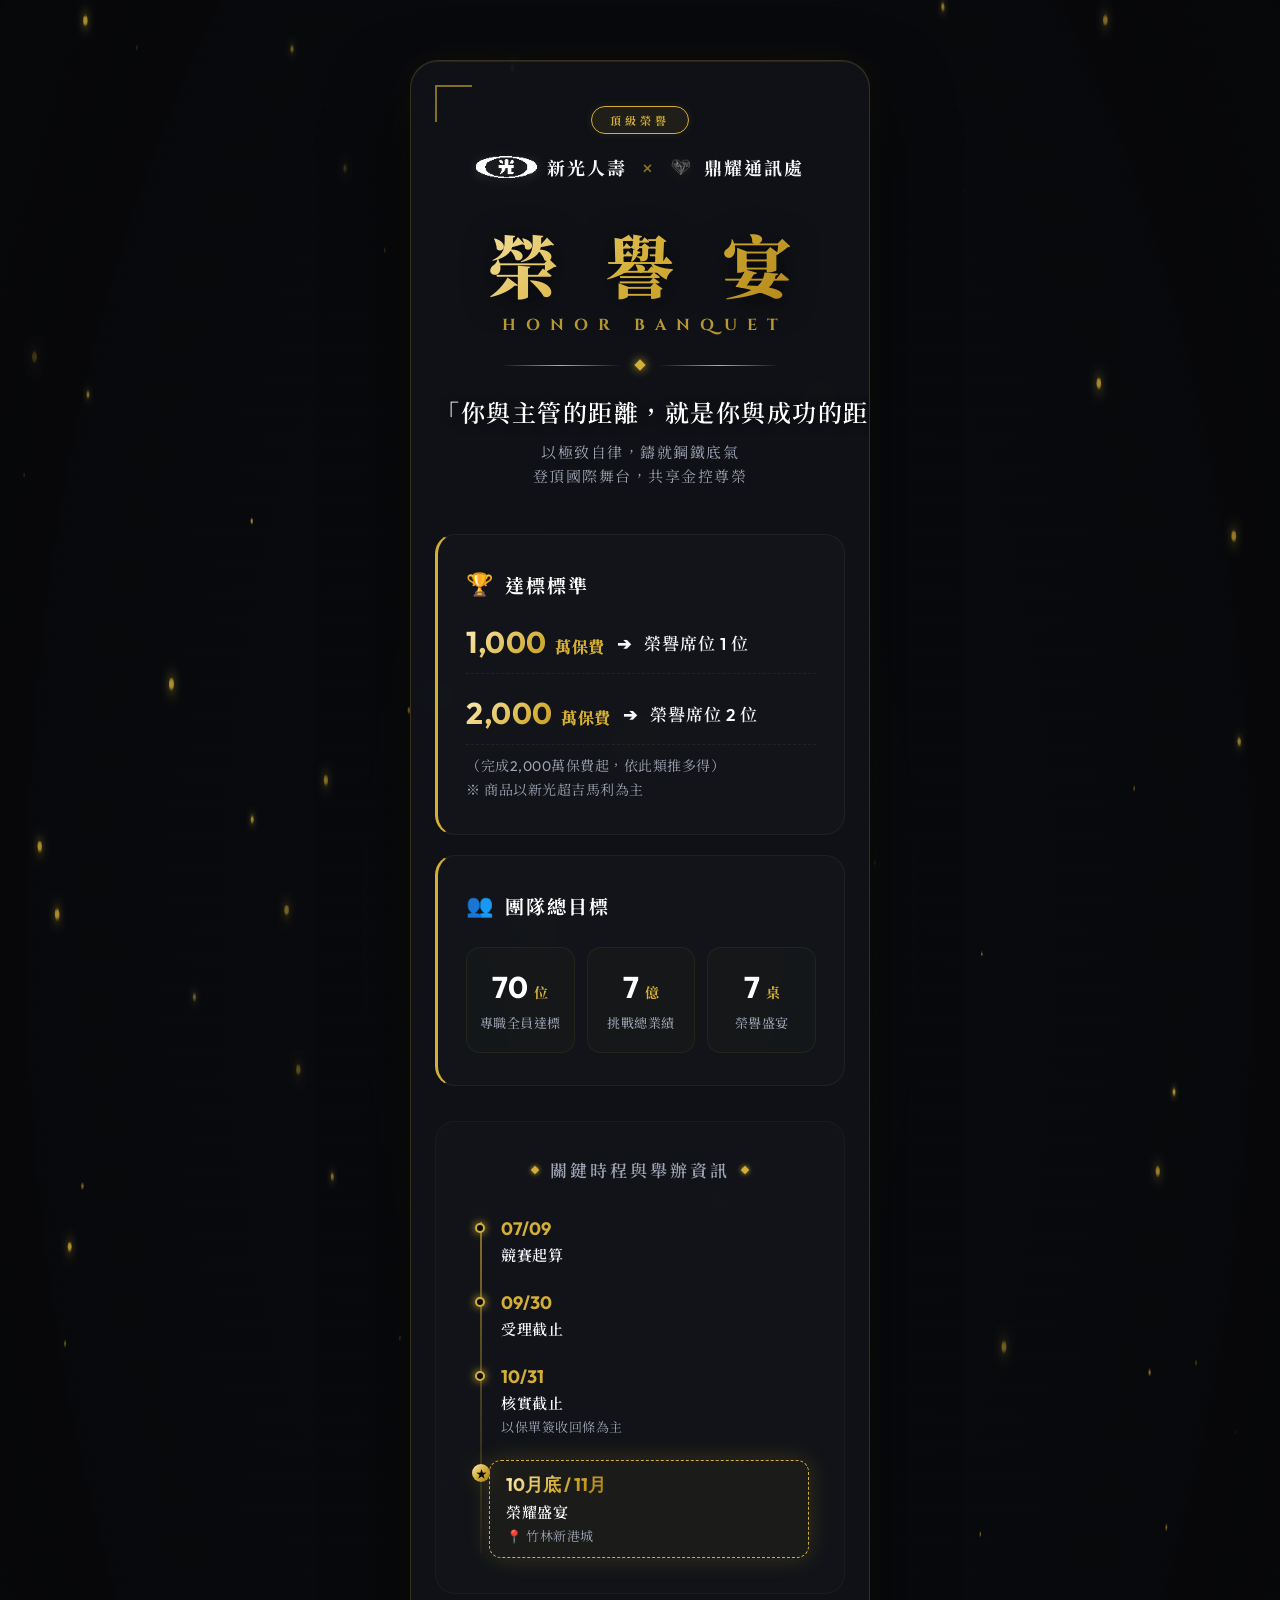
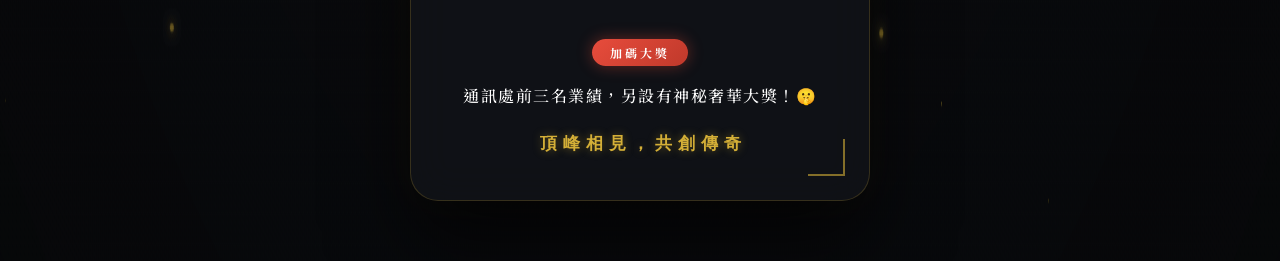
==== index_single.html @ edf5392c "style: tighten vertical gap in criteria remarks using desc-group" ====
<!DOCTYPE html>
<html lang="zh-Hant">
<head>
  <meta charset="UTF-8">
  <meta name="viewport" content="width=device-width, initial-scale=1.0">
  <title>鼎耀 × 新光人壽 榮譽宴海報</title>
  <style>
@import url('https://fonts.googleapis.com/css2?family=Cinzel:wght@600;800&family=Noto+Serif+TC:wght@500;700;900&family=Outfit:wght@300;400;600;700&display=swap');

:root {
  --bg-color: #08090c;
  --card-bg: rgba(18, 20, 26, 0.75);
  --border-color: rgba(212, 175, 55, 0.2);
  --gold-primary: #d4af37;
  --gold-gradient: linear-gradient(135deg, #ffeebb 0%, #d4af37 50%, #aa7c11 100%);
  --gold-glow: 0 0 25px rgba(212, 175, 55, 0.2);
  --text-primary: #f5f6f8;
  --text-secondary: #9ea4b5;
}

* {
  box-sizing: border-box;
  margin: 0;
  padding: 0;
}

body {
  background-color: var(--bg-color);
  color: var(--text-primary);
  font-family: 'Outfit', 'Noto Serif TC', -apple-system, BlinkMacSystemFont, "Segoe UI", Roboto, sans-serif;
  min-height: 100vh;
  display: flex;
  justify-content: center;
  align-items: center;
  overflow-x: hidden;
  padding: 60px 20px;
  position: relative;
}

#particleCanvas {
  position: absolute;
  top: 0;
  left: 0;
  width: 100%;
  height: 100%;
  z-index: 1;
  pointer-events: none;
}

.poster-container {
  z-index: 2;
  width: 100%;
  max-width: 800px;
  display: flex;
  justify-content: center;
}

.poster-card {
  background: var(--card-bg);
  backdrop-filter: blur(20px);
  -webkit-backdrop-filter: blur(20px);
  border: 1px solid var(--border-color);
  border-radius: 28px;
  padding: 45px 24px;
  width: 100%;
  max-width: 460px; /* Locked to vertical mobile aspect ratio */
  box-shadow: 0 40px 80px rgba(0, 0, 0, 0.7), 
              inset 0 1px 0 rgba(255, 255, 255, 0.08),
              0 0 40px rgba(212, 175, 55, 0.05);
  position: relative;
  overflow: hidden;
  transition: all 0.5s cubic-bezier(0.25, 1, 0.5, 1);
}

.poster-card:hover {
  border-color: rgba(212, 175, 55, 0.5);
  box-shadow: 0 40px 80px rgba(0, 0, 0, 0.8), 
              inset 0 1px 0 rgba(255, 255, 255, 0.12),
              0 0 50px rgba(212, 175, 55, 0.15);
  transform: translateY(-4px);
}

/* Luxury border corner details */
.poster-card::before, .poster-card::after {
  content: '';
  position: absolute;
  width: 35px;
  height: 35px;
  border: 2px solid var(--gold-primary);
  opacity: 0.6;
  pointer-events: none;
}
.poster-card::before {
  top: 24px;
  left: 24px;
  border-right: none;
  border-bottom: none;
}
.poster-card::after {
  bottom: 24px;
  right: 24px;
  border-left: none;
  border-top: none;
}

/* Header style */
.poster-header {
  text-align: center;
  margin-bottom: 35px;
}

.badge {
  font-family: 'Outfit', 'Noto Serif TC', sans-serif;
  font-size: 11px;
  font-weight: 700;
  letter-spacing: 4px;
  color: var(--gold-primary);
  border: 1px solid var(--gold-primary);
  padding: 5px 18px;
  border-radius: 50px;
  display: inline-block;
  margin-bottom: 15px;
  text-transform: uppercase;
  background: rgba(212, 175, 55, 0.08);
  box-shadow: 0 0 10px rgba(212, 175, 55, 0.1);
}

.logo-container {
  display: flex;
  align-items: center;
  justify-content: center;
  gap: 15px;
  margin-top: 5px;
}

.logo-item {
  display: flex;
  align-items: center;
  gap: 10px;
}

.sk-logo {
  height: 22px;
  width: auto;
  display: block;
  filter: drop-shadow(0 2px 6px rgba(255, 255, 255, 0.15));
}

.dy-logo {
  height: 26px;
  width: auto;
  display: block;
  filter: drop-shadow(0 2px 6px rgba(212, 175, 55, 0.4));
}

.company-name-cn {
  font-family: 'Noto Serif TC', serif;
  font-size: 18px;
  font-weight: 700;
  color: var(--text-primary);
  letter-spacing: 2px;
}

.logo-separator {
  font-size: 20px;
  color: var(--gold-primary);
  opacity: 0.6;
}

/* Title & Slogan Section */
.title-section {
  text-align: center;
  margin-bottom: 45px;
}

.main-title {
  font-family: 'Noto Serif TC', serif;
  font-size: 68px;
  font-weight: 900;
  letter-spacing: 16px;
  background: var(--gold-gradient);
  -webkit-background-clip: text;
  -webkit-text-fill-color: transparent;
  margin-bottom: 2px;
  text-indent: 16px; /* center letters perfectly with letter-spacing */
  filter: drop-shadow(0 4px 15px rgba(0,0,0,0.6));
}

.sub-title {
  font-family: 'Cinzel', serif;
  font-size: 16px;
  font-weight: 700;
  letter-spacing: 10px;
  color: var(--gold-primary);
  opacity: 0.85;
  margin-bottom: 25px;
  text-indent: 10px;
}

.divider {
  display: flex;
  align-items: center;
  justify-content: center;
  margin: 15px 0 25px 0;
}

.divider::before, .divider::after {
  content: '';
  height: 1px;
  width: 120px;
  background: linear-gradient(to right, transparent, var(--gold-primary), transparent);
}

.diamond {
  width: 8px;
  height: 8px;
  background: var(--gold-primary);
  transform: rotate(45deg);
  margin: 0 15px;
  box-shadow: 0 0 10px var(--gold-primary);
}

.slogan {
  font-family: 'Noto Serif TC', serif;
  font-size: clamp(15px, 4.8vw, 24px); /* Responsive font size to fit single line on mobile */
  font-weight: 600;
  color: #ffffff;
  margin-bottom: 12px;
  letter-spacing: 1.5px;
  text-shadow: 0 2px 10px rgba(0, 0, 0, 0.5);
  white-space: nowrap;
}

.slogan-sub {
  font-size: clamp(13px, 3.8vw, 15px); /* Highly readable font-size clamp for two lines */
  color: var(--text-secondary);
  letter-spacing: 1.5px;
  max-width: 620px;
  margin: 0 auto;
  line-height: 1.6;
  text-align: center;
}

/* Info Grid */
.content-grid {
  display: grid;
  grid-template-columns: 1fr;
  gap: 20px;
  margin-bottom: 35px;
}

.info-box {
  background: rgba(255, 255, 255, 0.015);
  border: 1px solid rgba(255, 255, 255, 0.05);
  border-radius: 20px;
  padding: 35px 28px;
  transition: all 0.4s ease;
  position: relative;
}

.info-box.border-gold {
  border-left: 3px solid var(--gold-primary);
}

.info-box:hover {
  background: rgba(255, 255, 255, 0.03);
  transform: translateY(-4px);
  box-shadow: 0 15px 30px rgba(0, 0, 0, 0.4), 
              inset 0 1px 0 rgba(255, 255, 255, 0.05);
}

.box-header {
  display: flex;
  align-items: center;
  gap: 12px;
  margin-bottom: 25px;
}

.box-header h3 {
  font-family: 'Noto Serif TC', serif;
  font-size: 19px;
  font-weight: 700;
  letter-spacing: 2px;
  color: #ffffff;
}

.box-header .icon {
  font-size: 22px;
}

/* Standards Styling */
.standard-details {
  display: flex;
  flex-direction: column;
  gap: 20px;
}

.standard-item {
  display: flex;
  align-items: center;
  gap: 12px;
  border-bottom: 1px dashed rgba(255, 255, 255, 0.06);
  padding-bottom: 12px;
  white-space: nowrap;
}

.standard-item:last-of-type {
  border-bottom: none;
  padding-bottom: 0;
}

.gold-num {
  font-size: 30px;
  font-weight: 700;
  background: var(--gold-gradient);
  -webkit-background-clip: text;
  -webkit-text-fill-color: transparent;
  font-family: 'Outfit', sans-serif;
  letter-spacing: 0.5px;
  white-space: nowrap;
}

.gold-num .unit {
  font-size: 16px;
  font-family: 'Noto Serif TC', serif;
  -webkit-text-fill-color: var(--gold-primary);
  margin-left: 2px;
}

.label {
  font-size: 17px;
  color: var(--text-primary);
  font-weight: 600;
  letter-spacing: 1px;
  white-space: nowrap;
}

.desc-group {
  margin-top: -10px; /* Reduce spacing from standard item */
  display: flex;
  flex-direction: column;
  gap: 4px; /* Small vertical gap between remark lines */
}

.desc {
  font-size: 14px;
  color: var(--text-secondary);
  margin-top: 0;
  letter-spacing: 0.5px;
}

/* Target Layout */
.target-grid {
  display: grid;
  grid-template-columns: repeat(3, 1fr);
  gap: 12px;
  height: calc(100% - 48px);
  align-content: center;
}

.target-card {
  text-align: center;
  padding: 20px 8px;
  background: rgba(212, 175, 55, 0.02);
  border: 1px solid rgba(212, 175, 55, 0.08);
  border-radius: 14px;
  transition: all 0.3s ease;
}

.target-card:hover {
  background: rgba(212, 175, 55, 0.06);
  border-color: rgba(212, 175, 55, 0.35);
  box-shadow: var(--gold-glow);
  transform: scale(1.03);
}

.target-num {
  display: block;
  font-size: 30px;
  font-weight: 700;
  color: #ffffff;
  font-family: 'Outfit', sans-serif;
  margin-bottom: 6px;
}

.target-num .unit {
  font-size: 14px;
  font-family: 'Noto Serif TC', serif;
  color: var(--gold-primary);
}

.target-label {
  font-size: 13px;
  color: var(--text-secondary);
  white-space: nowrap;
  font-weight: 500;
  letter-spacing: 0.5px;
}

/* Timeline flow styles */
.timeline-section {
  background: rgba(255, 255, 255, 0.01);
  border: 1px solid rgba(255, 255, 255, 0.03);
  border-radius: 20px;
  padding: 35px;
  margin-bottom: 45px;
}

.section-title-wrapper {
  display: flex;
  align-items: center;
  justify-content: center;
  gap: 12px;
  margin-bottom: 35px;
}

.section-title-wrapper h3 {
  font-family: 'Noto Serif TC', serif;
  font-size: 17px;
  letter-spacing: 3px;
  color: var(--text-secondary);
  font-weight: 600;
}

.diamond-small {
  width: 6px;
  height: 6px;
  background: var(--gold-primary);
  transform: rotate(45deg);
  box-shadow: 0 0 5px var(--gold-primary);
}

.vertical-timeline {
  position: relative;
  padding-left: 30px;
  display: flex;
  flex-direction: column;
  gap: 24px;
}

.vertical-timeline::before {
  content: '';
  position: absolute;
  left: 9px;
  top: 5px;
  bottom: 5px;
  width: 2px;
  background: linear-gradient(to bottom, 
    rgba(212, 175, 55, 0.6) 0%, 
    rgba(212, 175, 55, 0.3) 50%, 
    rgba(212, 175, 55, 0.05) 100%
  );
}

.timeline-item {
  position: relative;
  display: flex;
  align-items: flex-start;
}

.timeline-badge {
  position: absolute;
  left: -26px;
  top: 6px;
  width: 10px;
  height: 10px;
  background: #08090c;
  border: 2px solid var(--gold-primary);
  border-radius: 50%;
  z-index: 2;
  box-shadow: 0 0 8px var(--gold-primary);
}

.timeline-badge-star {
  position: absolute;
  left: -30px;
  top: 3px;
  width: 18px;
  height: 18px;
  background: var(--gold-gradient);
  color: #08090c;
  border-radius: 50%;
  z-index: 2;
  font-size: 11px;
  font-weight: bold;
  display: flex;
  align-items: center;
  justify-content: center;
  box-shadow: var(--gold-glow);
}

.timeline-content {
  display: flex;
  flex-direction: column;
  gap: 2px;
  text-align: left;
}

.step-date {
  font-family: 'Outfit', sans-serif;
  font-size: 18px;
  font-weight: 700;
  color: var(--gold-primary);
  margin-bottom: 2px;
  white-space: nowrap;
}

.step-name {
  font-size: 15px;
  font-weight: 600;
  color: var(--text-primary);
  margin-bottom: 2px;
  letter-spacing: 0.5px;
  white-space: nowrap;
}

.step-note {
  font-size: 13px;
  color: var(--text-secondary);
  letter-spacing: 0.5px;
  white-space: nowrap;
}

.timeline-item.highlight {
  background: rgba(212, 175, 55, 0.05);
  border: 1px dashed var(--gold-primary);
  padding: 12px 16px;
  border-radius: 12px;
  margin-left: -12px;
  width: calc(100% + 12px);
  box-shadow: var(--gold-glow);
}

.timeline-item.highlight .timeline-badge-star {
  left: -18px;
}

.timeline-item.highlight .step-date {
  background: var(--gold-gradient);
  -webkit-background-clip: text;
  -webkit-text-fill-color: transparent;
}

/* Footer Highlights */
.poster-footer {
  text-align: center;
  margin-top: 35px;
  position: relative;
}

.bonus-tag {
  background: linear-gradient(135deg, #e74c3c 0%, #c0392b 100%);
  color: #ffffff;
  font-size: 12px;
  font-weight: 700;
  letter-spacing: 3px;
  padding: 5px 18px;
  border-radius: 50px;
  display: inline-block;
  margin-bottom: 18px;
  box-shadow: 0 0 15px rgba(231, 76, 60, 0.4);
  text-transform: uppercase;
}

.footer-text {
  font-size: 16px;
  color: #ffffff;
  margin-bottom: 25px;
  letter-spacing: 1.5px;
  font-weight: 500;
}

.action-call {
  font-family: 'Cinzel', serif;
  font-size: 17px;
  font-weight: 800;
  letter-spacing: 6px;
  color: var(--gold-primary);
  text-shadow: 0 0 10px rgba(212, 175, 55, 0.4);
  text-transform: uppercase;
  text-indent: 6px;
}

/* Responsive adjustment */
@media (max-width: 768px) {
  body {
    padding: 30px 12px;
  }
  .poster-card {
    padding: 45px 25px;
  }
  .main-title {
    font-size: 46px;
    letter-spacing: 8px;
    text-indent: 8px;
  }
  .slogan {
    font-size: 18px;
    line-height: 1.4;
  }
  .content-grid {
    grid-template-columns: 1fr;
    gap: 20px;
  }
  .timeline-flow {
    flex-direction: column;
    gap: 25px;
  }
  .arrow {
    display: none;
  }
  .timeline-step.highlight {
    width: 100%;
    max-width: 280px;
    transform: none;
  }
}

</style>
</head>
<body>
  <!-- Background Canvas for Gold Particles -->
  <canvas id="particleCanvas"></canvas>

  <div class="poster-container">
    <div class="poster-card">
      
      <!-- Premium Badge/Header -->
      <div class="poster-header">
        <span class="badge">頂級榮譽</span>
        <div class="logo-container">
          <div class="logo-item">
            <img src="[data-uri]" class="sk-logo" alt="新光人壽">
            <span class="company-name-cn">新光人壽</span>
          </div>
          <span class="logo-separator">×</span>
          <div class="logo-item">
            <img src="[data-uri]" class="dy-logo" alt="鼎耀通訊處">
            <span class="company-name-cn">鼎耀通訊處</span>
          </div>
        </div>
      </div>

      <!-- Title & Slogan -->
      <div class="title-section">
        <h1 class="main-title">榮 譽 宴</h1>
        <h2 class="sub-title">HONOR BANQUET</h2>
        <div class="divider">
          <span class="diamond"></span>
        </div>
        <p class="slogan">「你與主管的距離，就是你與成功的距離」</p>
        <p class="slogan-sub">以極致自律，鑄就鋼鐵底氣<br>登頂國際舞台，共享金控尊榮</p>
      </div>

      <!-- Content Grid -->
      <div class="content-grid">
        
        <!-- Standard -->
        <div class="info-box border-gold">
          <div class="box-header">
            <span class="icon">🏆</span>
            <h3>達標標準</h3>
          </div>
          <div class="standard-details">
            <div class="standard-item">
              <span class="gold-num">1,000 <span class="unit">萬保費</span></span>
              <span class="label">➔ &nbsp; 榮譽席位 1 位</span>
            </div>
            <div class="standard-item">
              <span class="gold-num">2,000 <span class="unit">萬保費</span></span>
              <span class="label">➔ &nbsp; 榮譽席位 2 位</span>
            </div>
            <div class="desc-group">
              <p class="desc">（完成2,000萬保費起，依此類推多得）</p>
              <p class="desc">※ 商品以新光超吉馬利為主</p>
            </div>
          </div>
        </div>

        <!-- Target -->
        <div class="info-box border-gold">
          <div class="box-header">
            <span class="icon">👥</span>
            <h3>團隊總目標</h3>
          </div>
          <div class="target-grid">
            <div class="target-card">
              <span class="target-num">70 <span class="unit">位</span></span>
              <span class="target-label">專職全員達標</span>
            </div>
            <div class="target-card">
              <span class="target-num">7 <span class="unit">億</span></span>
              <span class="target-label">挑戰總業績</span>
            </div>
            <div class="target-card">
              <span class="target-num">7 <span class="unit">桌</span></span>
              <span class="target-label">榮譽盛宴</span>
            </div>
          </div>
        </div>

      </div>

      <!-- Timeline & Venue -->
      <!-- Timeline & Venue -->
      <div class="timeline-section">
        <div class="section-title-wrapper">
          <span class="diamond-small"></span>
          <h3>關鍵時程與舉辦資訊</h3>
          <span class="diamond-small"></span>
        </div>
        
        <div class="vertical-timeline">
          <div class="timeline-item">
            <div class="timeline-badge"></div>
            <div class="timeline-content">
              <span class="step-date">07/09</span>
              <span class="step-name">競賽起算</span>
            </div>
          </div>
          
          <div class="timeline-item">
            <div class="timeline-badge"></div>
            <div class="timeline-content">
              <span class="step-date">09/30</span>
              <span class="step-name">受理截止</span>
            </div>
          </div>
          
          <div class="timeline-item">
            <div class="timeline-badge"></div>
            <div class="timeline-content">
              <span class="step-date">10/31</span>
              <span class="step-name">核實截止</span>
              <span class="step-note">以保單簽收回條為主</span>
            </div>
          </div>
          
          <div class="timeline-item highlight">
            <div class="timeline-badge-star">★</div>
            <div class="timeline-content">
              <span class="step-date">10月底 / 11月</span>
              <span class="step-name">榮耀盛宴</span>
              <span class="step-note">📍 竹林新港城</span>
            </div>
          </div>
        </div>
      </div>

      <!-- Footer Highlight -->
      <div class="poster-footer">
        <div class="bonus-tag">加碼大獎</div>
        <p class="footer-text">通訊處前三名業績，另設有神秘奢華大獎！🤫</p>
        <p class="action-call">頂峰相見，共創傳奇</p>
      </div>

    </div>
  </div>

  <script>
const canvas = document.getElementById('particleCanvas');
const ctx = canvas.getContext('2d');

let particles = [];
const particleCount = 70;

function resizeCanvas() {
  canvas.width = window.innerWidth;
  canvas.height = window.innerHeight;
}

window.addEventListener('resize', resizeCanvas);
resizeCanvas();

class Particle {
  constructor() {
    this.x = Math.random() * canvas.width;
    this.y = Math.random() * canvas.height;
    this.radius = Math.random() * 2.2 + 0.3;
    // drifting slow upward and sideways
    this.speedY = Math.random() * -0.5 - 0.15;
    this.speedX = Math.random() * 0.4 - 0.2;
    this.opacity = Math.random() * 0.4 + 0.1;
    this.pulseDirection = Math.random() > 0.5 ? 1 : -1;
    this.pulseSpeed = Math.random() * 0.005 + 0.002;
  }

  update() {
    this.y += this.speedY;
    this.x += this.speedX;

    // Pulse opacity for twinkling effect
    this.opacity += this.pulseSpeed * this.pulseDirection;
    if (this.opacity > 0.6) {
      this.pulseDirection = -1;
    } else if (this.opacity < 0.1) {
      this.pulseDirection = 1;
    }

    // Reset if it drifts off the top
    if (this.y < -10) {
      this.y = canvas.height + 10;
      this.x = Math.random() * canvas.width;
      this.opacity = Math.random() * 0.4 + 0.1;
    }
    // Reset if off sides
    if (this.x < -10 || this.x > canvas.width + 10) {
      this.speedX = -this.speedX;
    }
  }

  draw() {
    ctx.beginPath();
    ctx.arc(this.x, this.y, this.radius, 0, Math.PI * 2);
    // golden color rgb(212, 175, 55)
    ctx.fillStyle = `rgba(212, 175, 55, ${this.opacity})`;
    
    // Add subtle glow to slightly larger particles
    if (this.radius > 1.2) {
      ctx.shadowBlur = this.radius * 3;
      ctx.shadowColor = 'rgba(212, 175, 55, 0.8)';
    } else {
      ctx.shadowBlur = 0;
    }
    
    ctx.fill();
  }
}

function init() {
  particles = [];
  for (let i = 0; i < particleCount; i++) {
    particles.push(new Particle());
  }
}

function animate() {
  // Clear with a tiny bit of trail to make particles feel smoother
  ctx.fillStyle = 'rgba(8, 9, 12, 0.15)';
  ctx.fillRect(0, 0, canvas.width, canvas.height);

  // Draw a subtle radial vignette gradient in the background to blend perfectly
  const gradient = ctx.createRadialGradient(
    canvas.width / 2, canvas.height / 2, 50, 
    canvas.width / 2, canvas.height / 2, Math.max(canvas.width, canvas.height)
  );
  gradient.addColorStop(0, 'rgba(22, 25, 33, 0.05)');
  gradient.addColorStop(0.5, 'rgba(8, 9, 12, 0.2)');
  gradient.addColorStop(1, 'rgba(4, 5, 6, 0.7)');
  ctx.fillStyle = gradient;
  ctx.fillRect(0, 0, canvas.width, canvas.height);

  // Update and draw particles
  ctx.shadowBlur = 0; // reset default shadow
  for (let i = 0; i < particles.length; i++) {
    particles[i].update();
    particles[i].draw();
  }
  
  requestAnimationFrame(animate);
}

init();
animate();

</script>
</body>
</html>
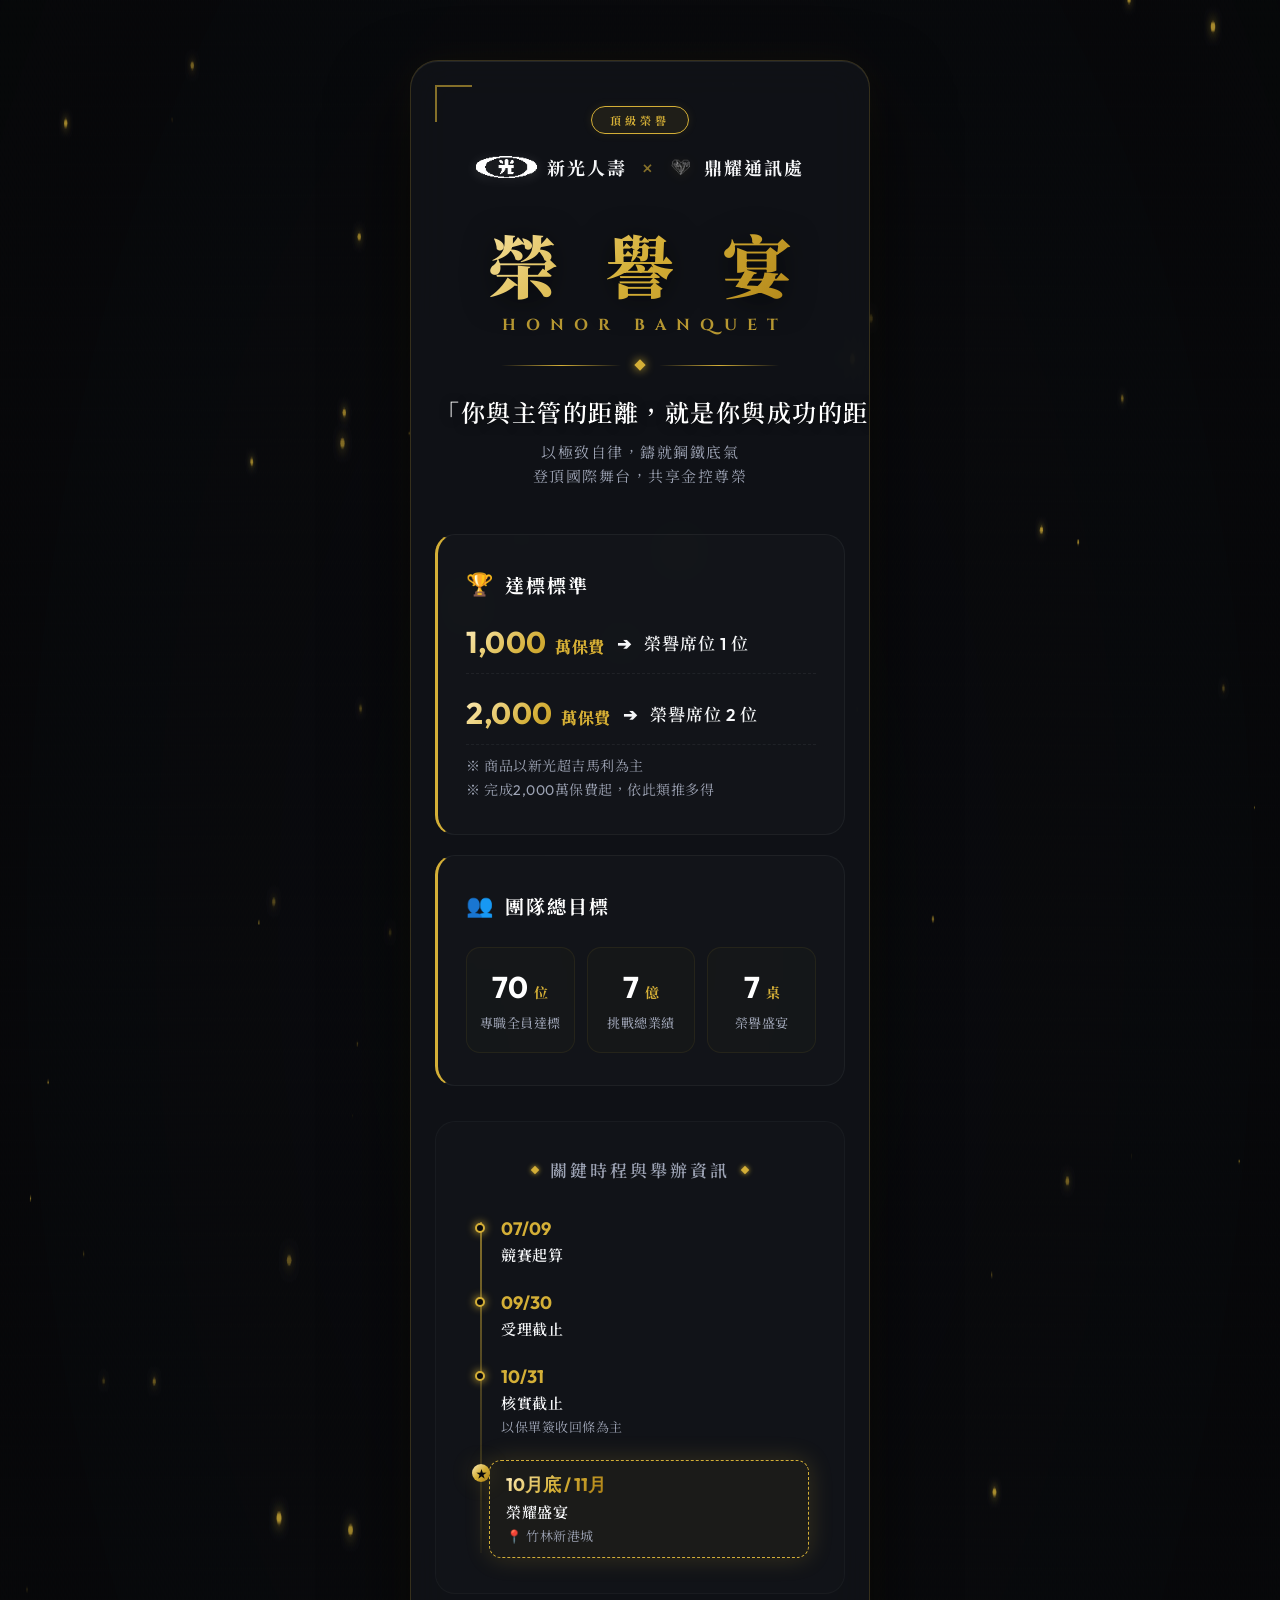
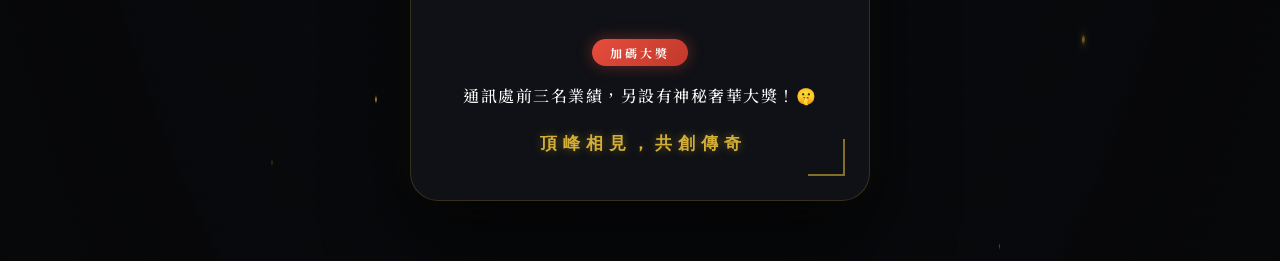
==== commit 7217c9cb: "style: swap remarks order and update bullet format under criteria" ====
--- a/index_single.html
+++ b/index_single.html
@@ -671,8 +671,8 @@
               <span class="label">➔ &nbsp; 榮譽席位 2 位</span>
             </div>
             <div class="desc-group">
-              <p class="desc">（完成2,000萬保費起，依此類推多得）</p>
               <p class="desc">※ 商品以新光超吉馬利為主</p>
+              <p class="desc">※ 完成2,000萬保費起，依此類推多得</p>
             </div>
           </div>
         </div>
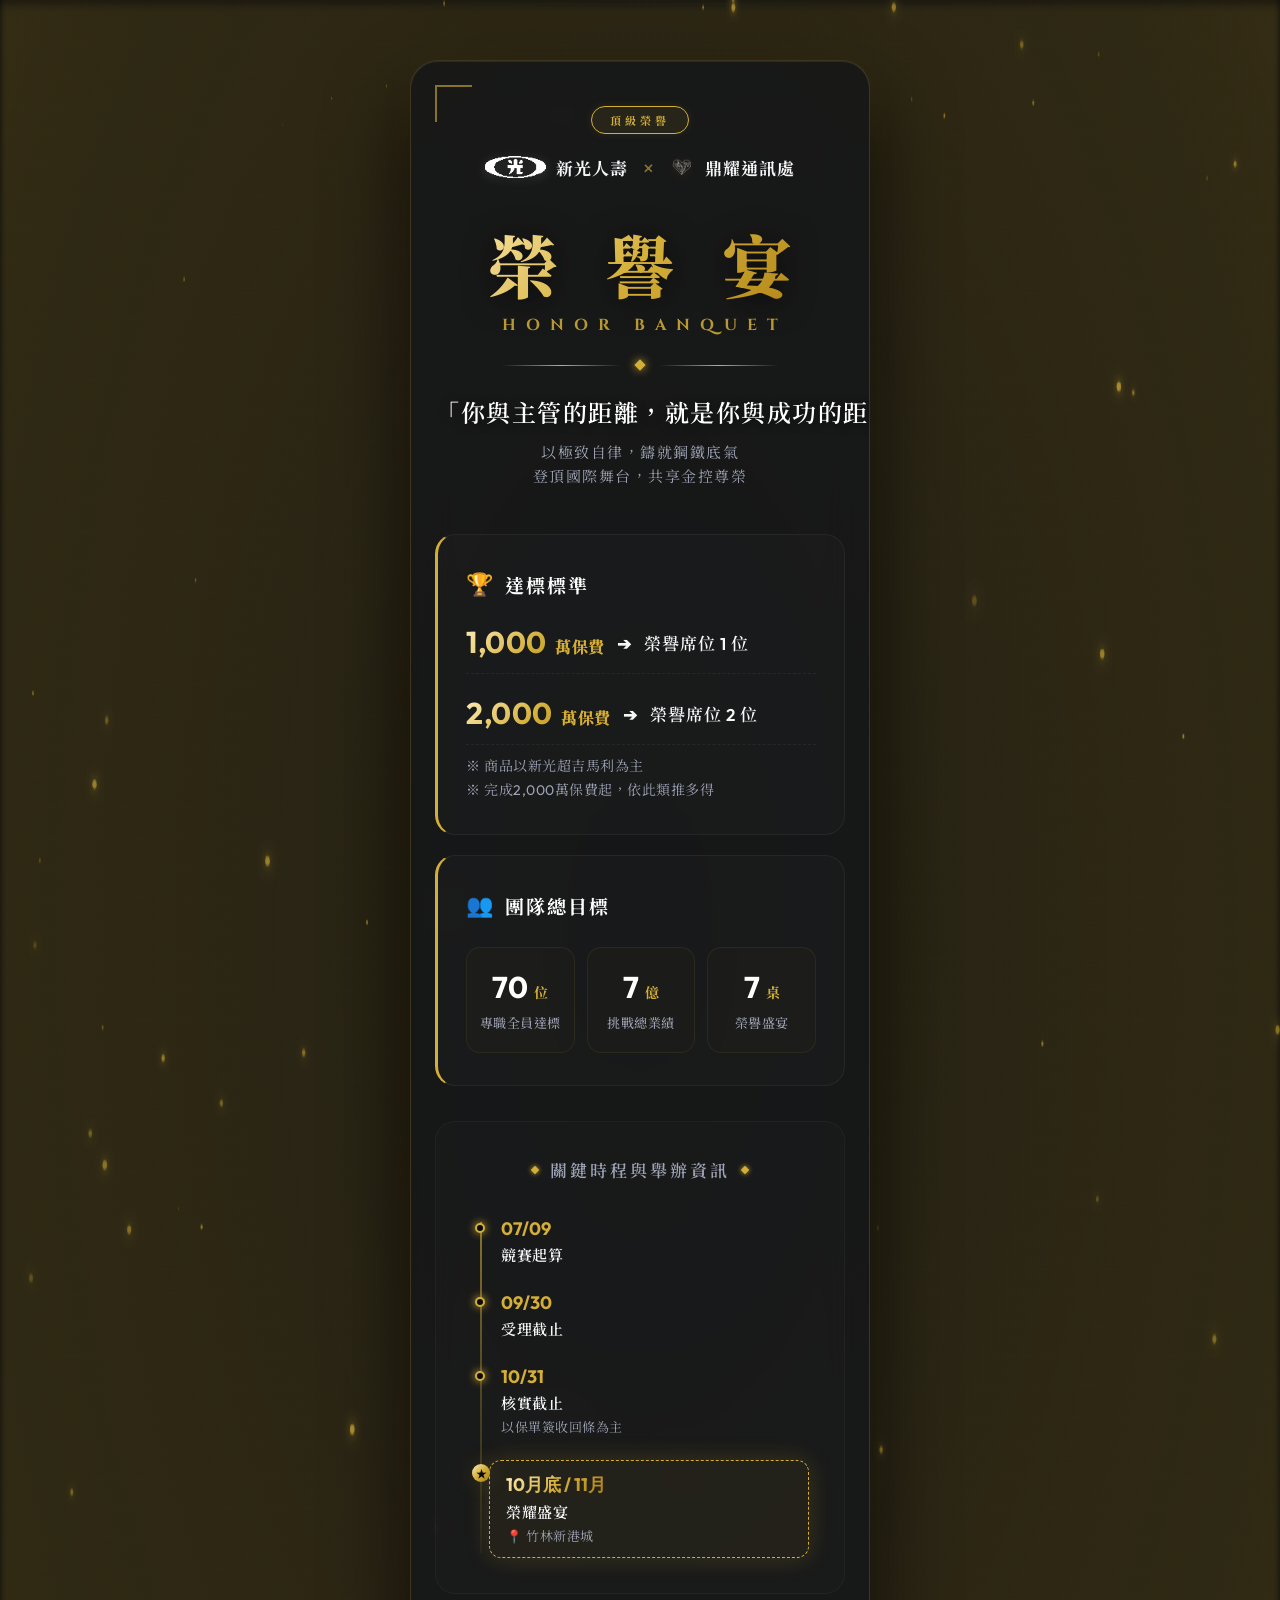
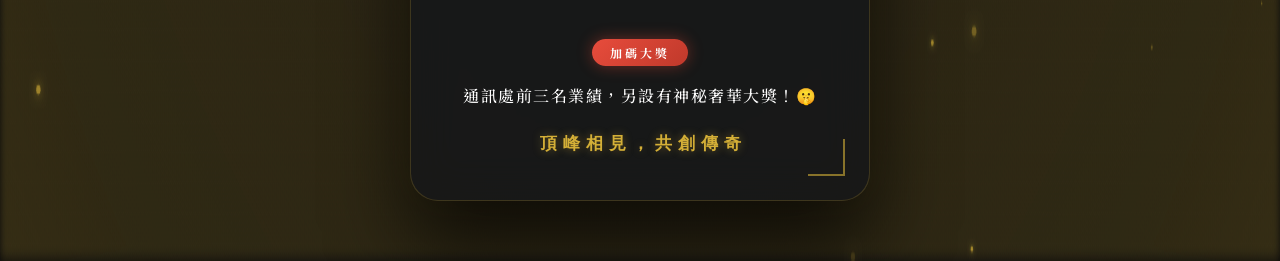
==== commit 6c10ebfd: "style: prevent logo row text wrapping on small viewports" ====
--- a/index_single.html
+++ b/index_single.html
@@ -129,25 +129,26 @@
   display: flex;
   align-items: center;
   justify-content: center;
-  gap: 15px;
+  gap: clamp(6px, 2vw, 15px);
   margin-top: 5px;
 }
 
 .logo-item {
   display: flex;
   align-items: center;
-  gap: 10px;
+  gap: clamp(4px, 1.2vw, 10px);
+  white-space: nowrap; /* Prevent text wrapping within logo items */
 }
 
 .sk-logo {
-  height: 22px;
+  height: clamp(16px, 4.5vw, 22px);
   width: auto;
   display: block;
   filter: drop-shadow(0 2px 6px rgba(255, 255, 255, 0.15));
 }
 
 .dy-logo {
-  height: 26px;
+  height: clamp(18px, 5vw, 26px);
   width: auto;
   display: block;
   filter: drop-shadow(0 2px 6px rgba(212, 175, 55, 0.4));
@@ -155,10 +156,10 @@
 
 .company-name-cn {
   font-family: 'Noto Serif TC', serif;
-  font-size: 18px;
+  font-size: clamp(12px, 3.6vw, 17px); /* Responsive font size */
   font-weight: 700;
   color: var(--text-primary);
-  letter-spacing: 2px;
+  letter-spacing: 1px;
 }
 
 .logo-separator {
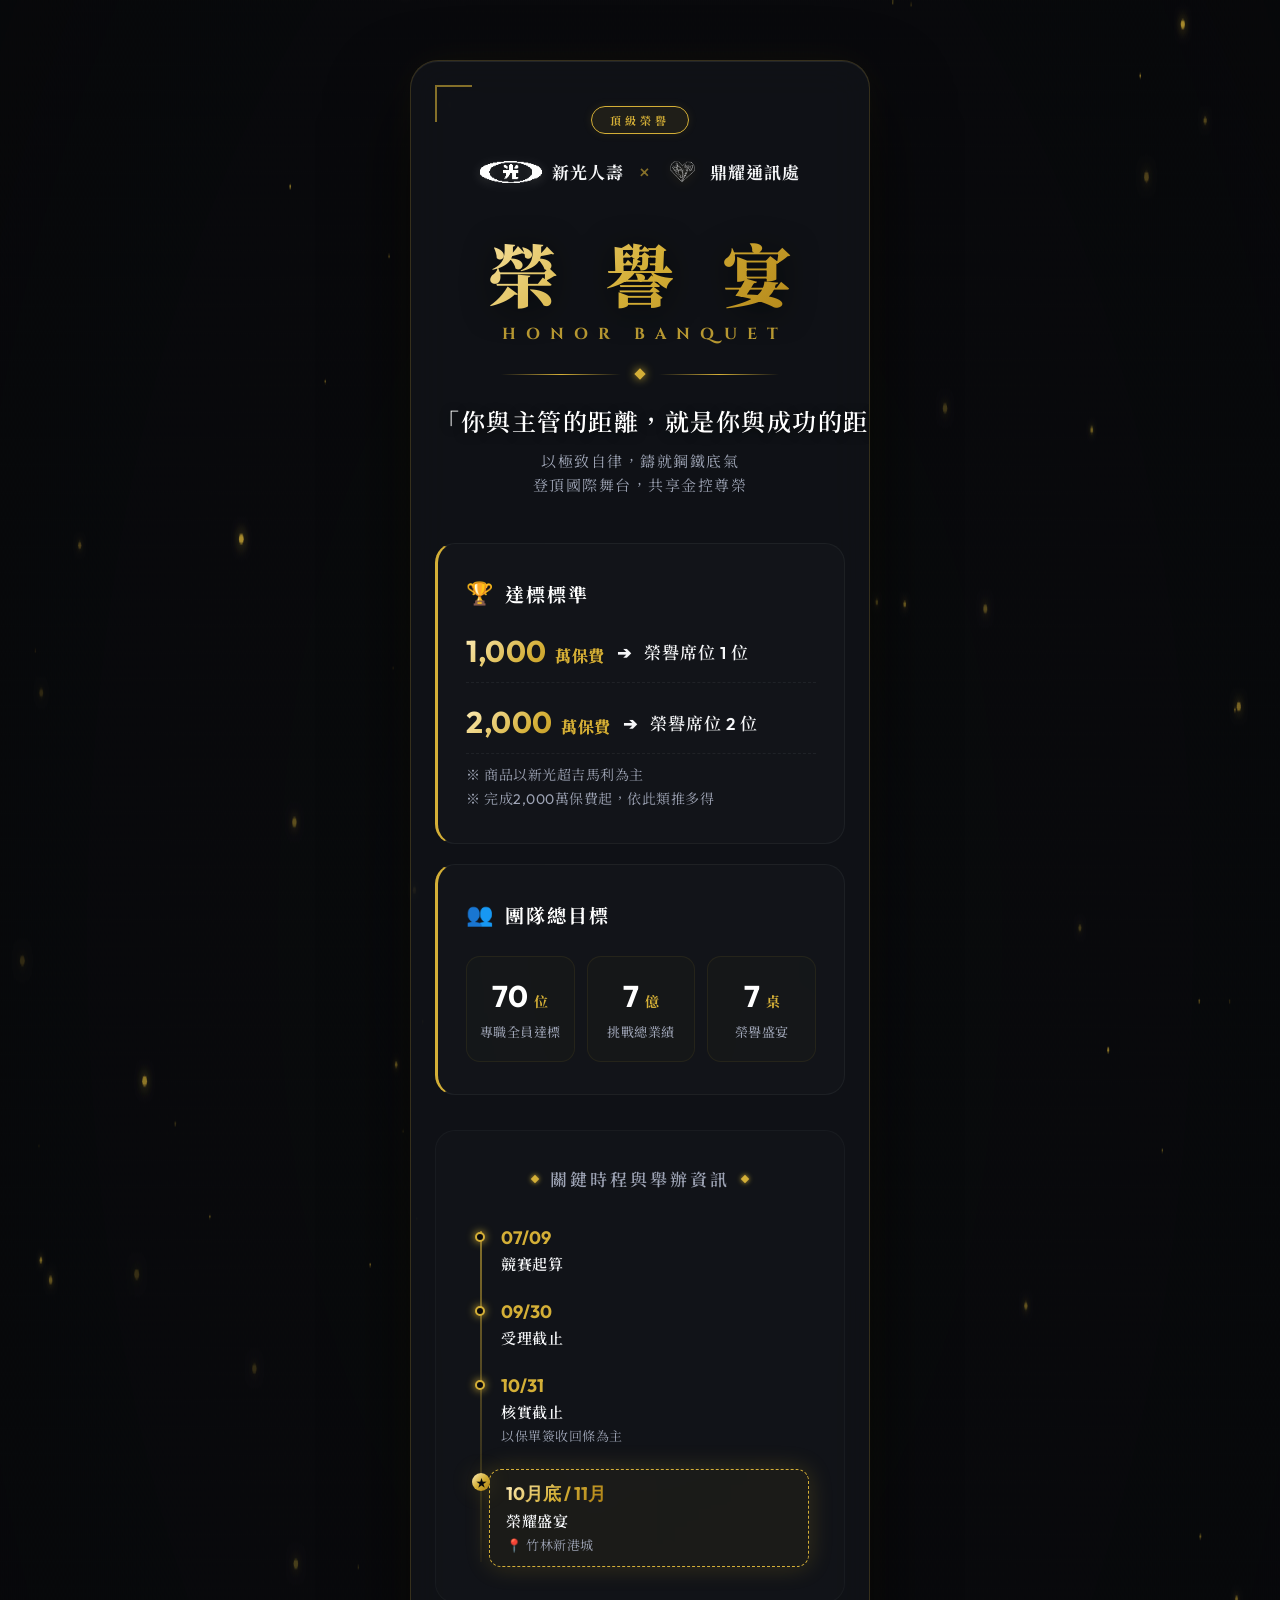
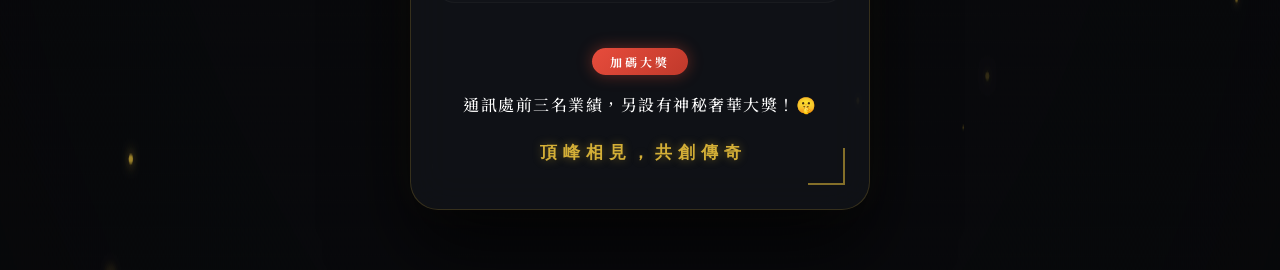
==== commit 650e0688: "style: increase Ding Yao heart logo size by 35%" ====
--- a/index_single.html
+++ b/index_single.html
@@ -148,7 +148,7 @@
 }
 
 .dy-logo {
-  height: clamp(18px, 5vw, 26px);
+  height: clamp(24px, 6.8vw, 35px); /* Increased size by 35% */
   width: auto;
   display: block;
   filter: drop-shadow(0 2px 6px rgba(212, 175, 55, 0.4));
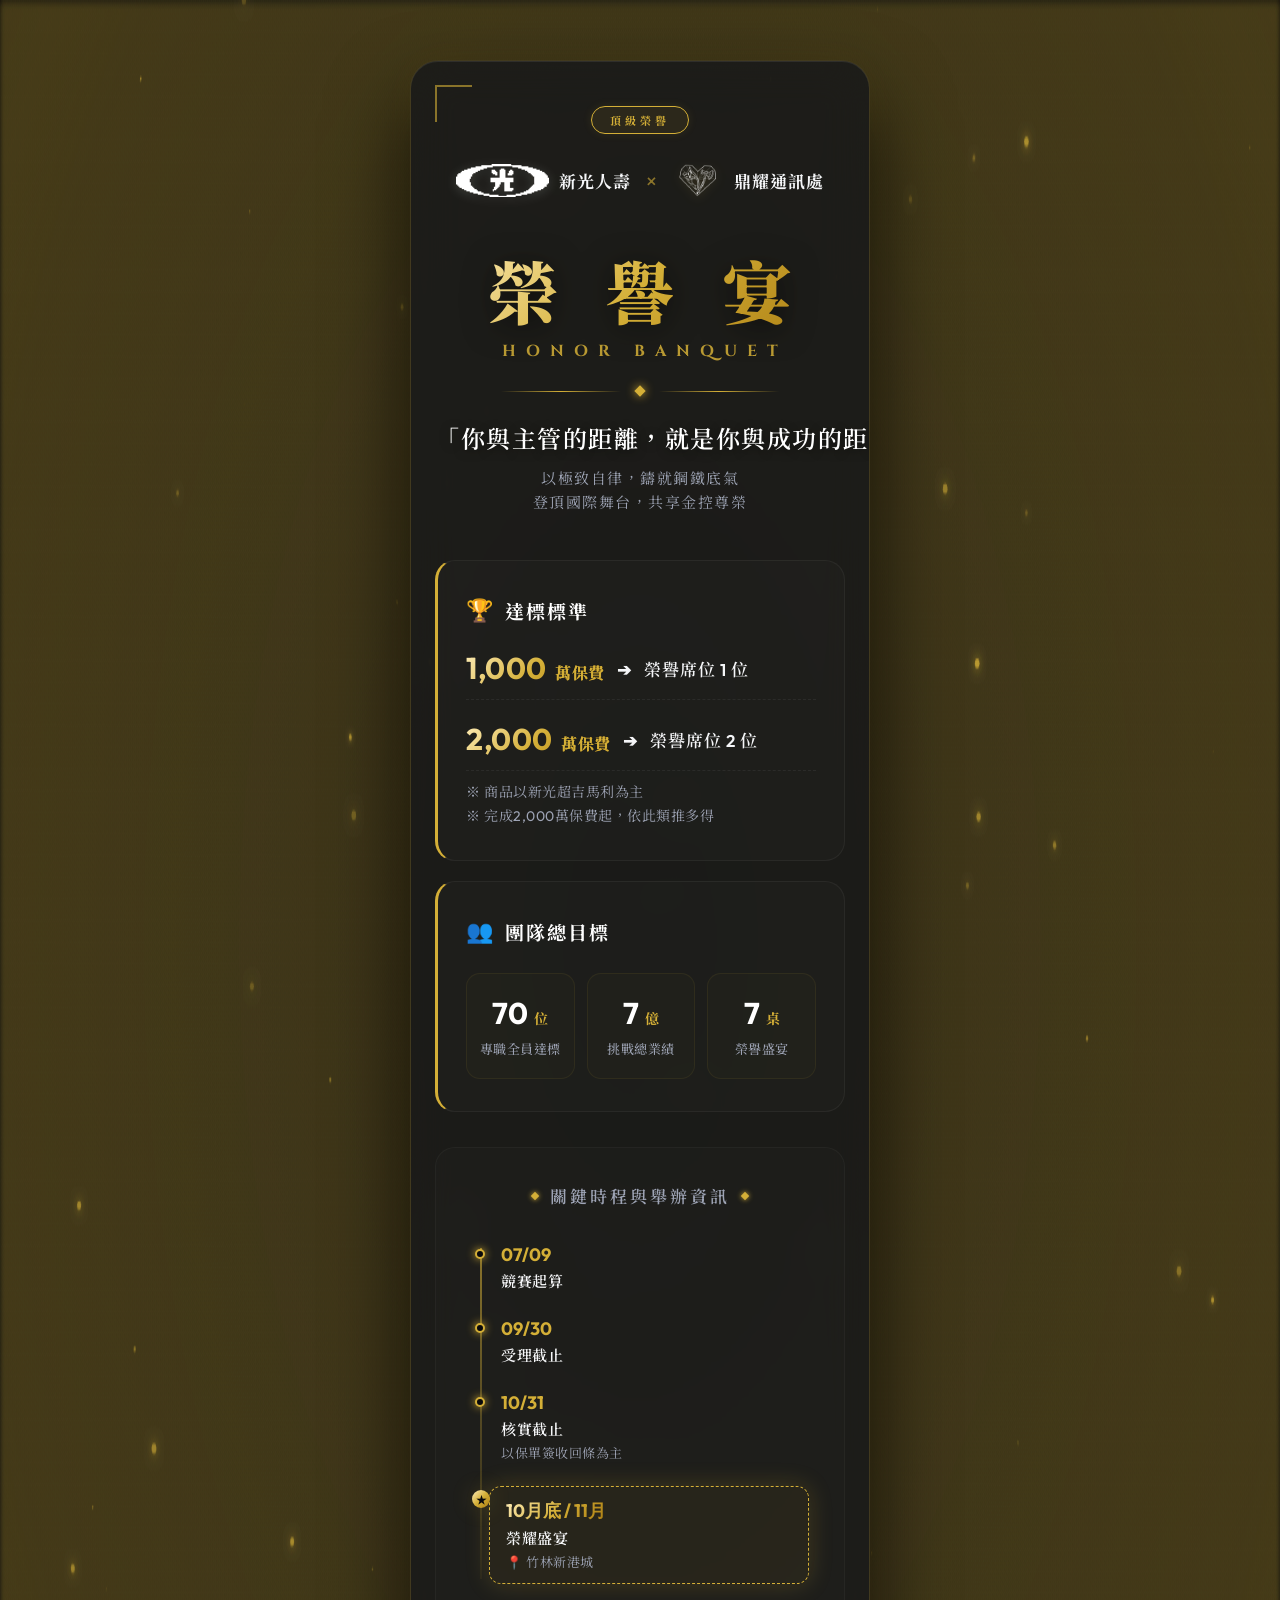
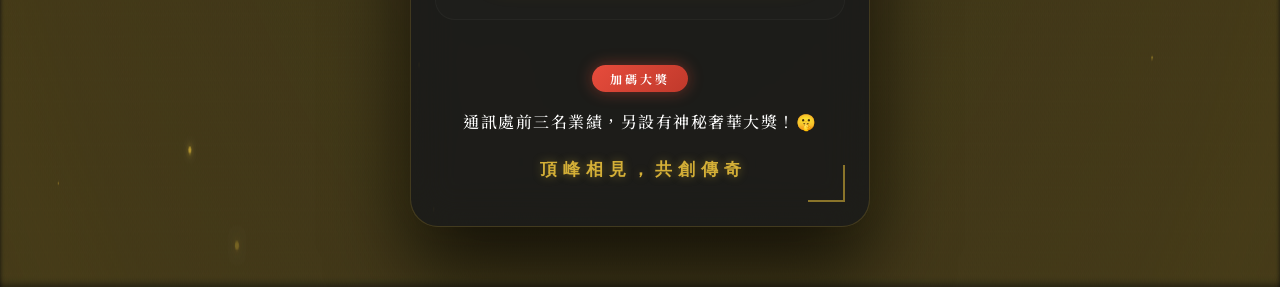
==== commit 39cbd8e7: "style: enlarge both brand logos by 50%" ====
--- a/index_single.html
+++ b/index_single.html
@@ -141,14 +141,14 @@
 }
 
 .sk-logo {
-  height: clamp(16px, 4.5vw, 22px);
+  height: clamp(24px, 6.8vw, 33px); /* Enlarged by 50% */
   width: auto;
   display: block;
   filter: drop-shadow(0 2px 6px rgba(255, 255, 255, 0.15));
 }
 
 .dy-logo {
-  height: clamp(24px, 6.8vw, 35px); /* Increased size by 35% */
+  height: clamp(36px, 10vw, 52px); /* Enlarged by another 50% */
   width: auto;
   display: block;
   filter: drop-shadow(0 2px 6px rgba(212, 175, 55, 0.4));
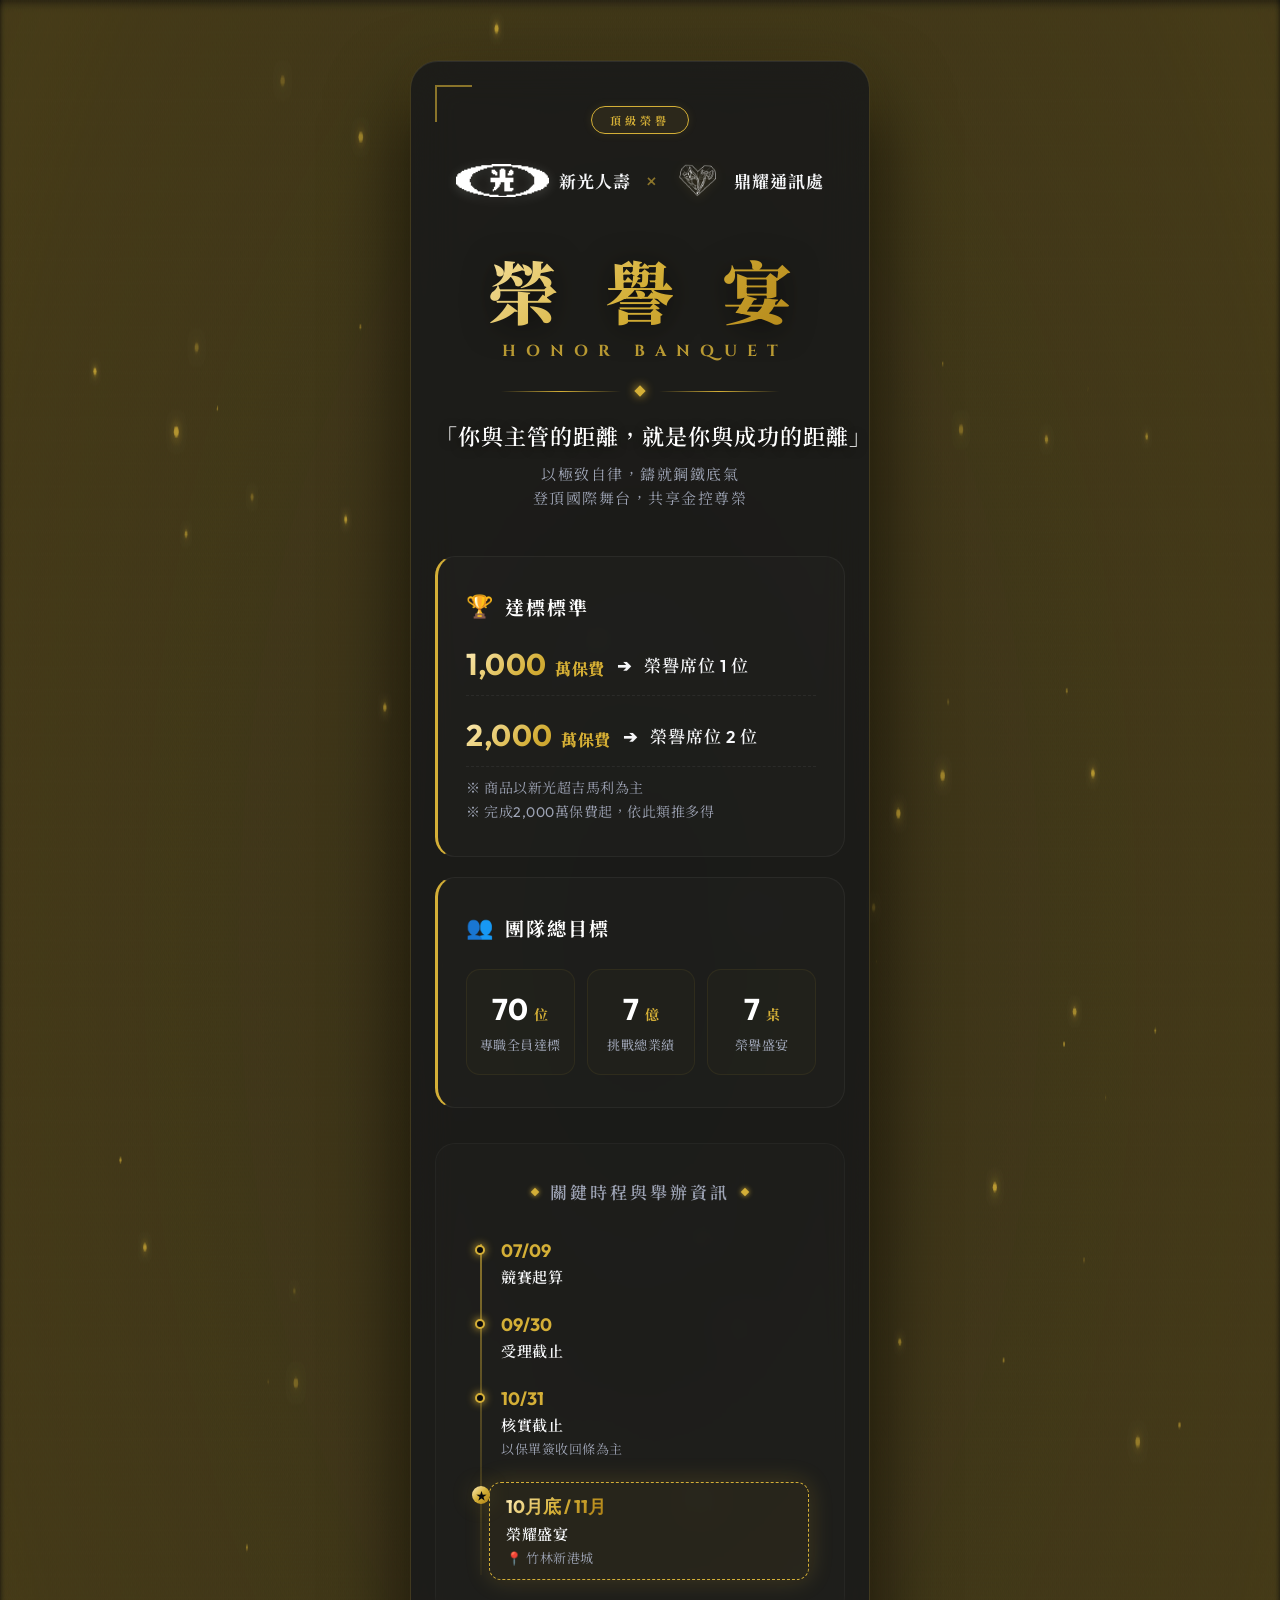
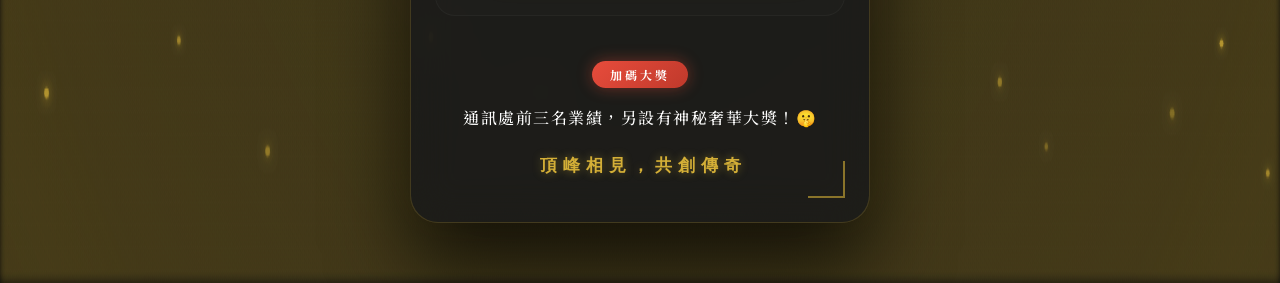
==== commit 24b4fb62: "style: optimize slogan font scaling to prevent overflow on very narrow viewports" ====
--- a/index_single.html
+++ b/index_single.html
@@ -223,11 +223,11 @@
 
 .slogan {
   font-family: 'Noto Serif TC', serif;
-  font-size: clamp(15px, 4.8vw, 24px); /* Responsive font size to fit single line on mobile */
+  font-size: clamp(11px, 4.2vw, 22px); /* Responsive font size to fit single line on all mobile screens */
   font-weight: 600;
   color: #ffffff;
   margin-bottom: 12px;
-  letter-spacing: 1.5px;
+  letter-spacing: 1px;
   text-shadow: 0 2px 10px rgba(0, 0, 0, 0.5);
   white-space: nowrap;
 }
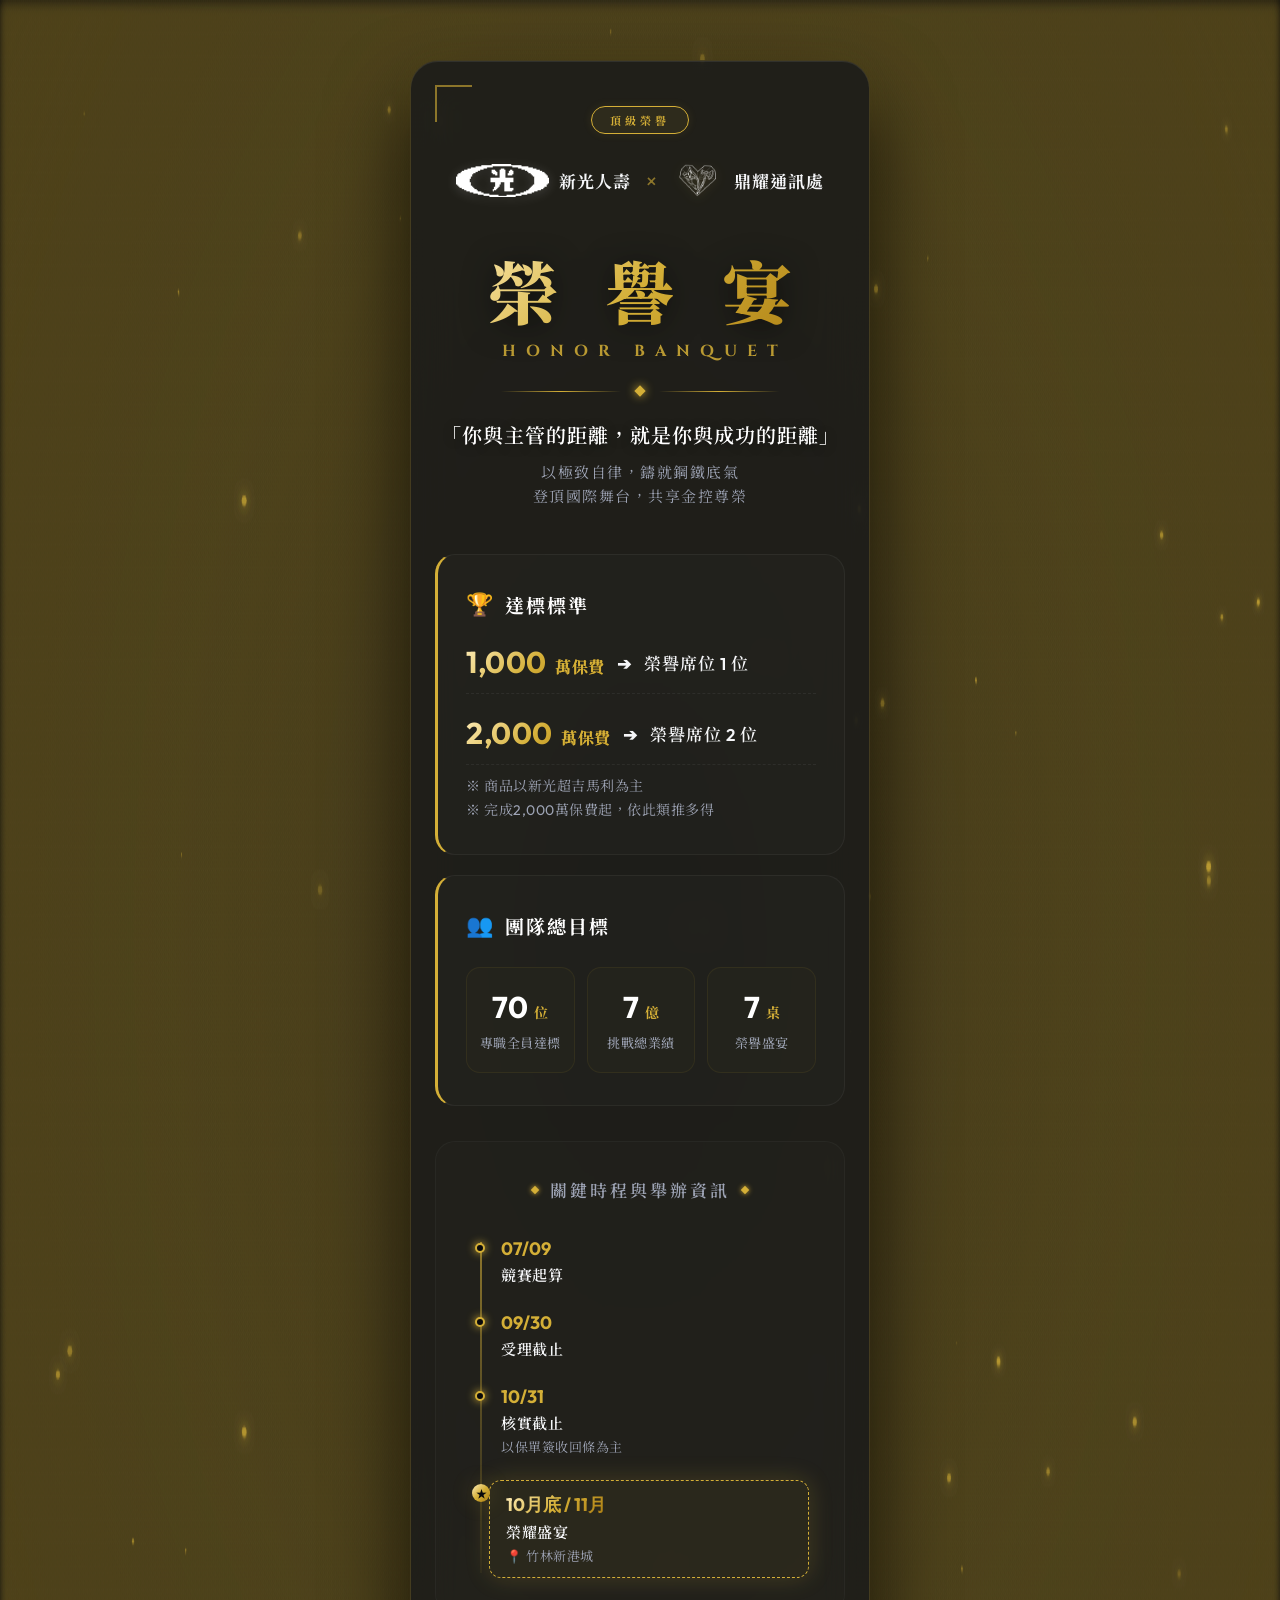
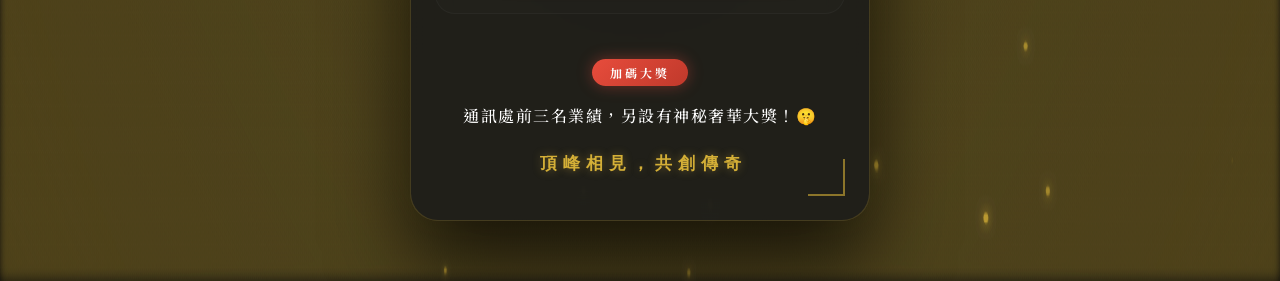
==== commit eeddb99a: "fix: implement fundamental layout fix using CSS text-size-adjust and JS text-fitting algorithm" ====
--- a/index_single.html
+++ b/index_single.html
@@ -22,6 +22,11 @@
   box-sizing: border-box;
   margin: 0;
   padding: 0;
+}
+
+html {
+  -webkit-text-size-adjust: 100%;
+  text-size-adjust: 100%;
 }
 
 body {
@@ -864,6 +869,62 @@
 init();
 animate();
 
+// Auto-fit long texts to prevent wrapping or overflowing on small screens / large system fonts
+function adjustLayoutForResponsiveness() {
+  const card = document.querySelector('.poster-card');
+  if (!card) return;
+  
+  const cardContentWidth = card.clientWidth - 48; // padding is 24px left/right
+  
+  // 1. Fit main slogan
+  const slogan = document.querySelector('.slogan');
+  if (slogan) {
+    slogan.style.fontSize = ''; // Reset to default CSS clamp value first
+    let fontSize = parseFloat(window.getComputedStyle(slogan).fontSize);
+    
+    // Dynamically shrink font size until text width fits within the content area
+    while (slogan.scrollWidth > cardContentWidth && fontSize > 10) {
+      fontSize -= 0.5;
+      slogan.style.fontSize = fontSize + 'px';
+    }
+  }
+
+  // 2. Fit sub-slogan lines (if any text overflows)
+  const sloganSub = document.querySelector('.slogan-sub');
+  if (sloganSub) {
+    sloganSub.style.fontSize = ''; // Reset first
+    let fontSize = parseFloat(window.getComputedStyle(sloganSub).fontSize);
+    while (sloganSub.scrollWidth > cardContentWidth && fontSize > 10) {
+      fontSize -= 0.5;
+      sloganSub.style.fontSize = fontSize + 'px';
+    }
+  }
+
+  // 3. Fit logo name container
+  const logoContainer = document.querySelector('.logo-container');
+  if (logoContainer) {
+    const names = document.querySelectorAll('.company-name-cn');
+    names.forEach(name => name.style.fontSize = ''); // Reset first
+    if (names.length > 0) {
+      let fontSize = parseFloat(window.getComputedStyle(names[0]).fontSize || '17');
+      while (logoContainer.scrollWidth > cardContentWidth && fontSize > 9) {
+        fontSize -= 0.5;
+        names.forEach(name => name.style.fontSize = fontSize + 'px');
+      }
+    }
+  }
+}
+
+// Run layout adjustment on load and when the window resizes
+window.addEventListener('load', adjustLayoutForResponsiveness);
+window.addEventListener('resize', adjustLayoutForResponsiveness);
+// Run right away to capture DOM ready state
+if (document.readyState === 'loading') {
+  document.addEventListener('DOMContentLoaded', adjustLayoutForResponsiveness);
+} else {
+  adjustLayoutForResponsiveness();
+}
+
 </script>
 </body>
 </html>
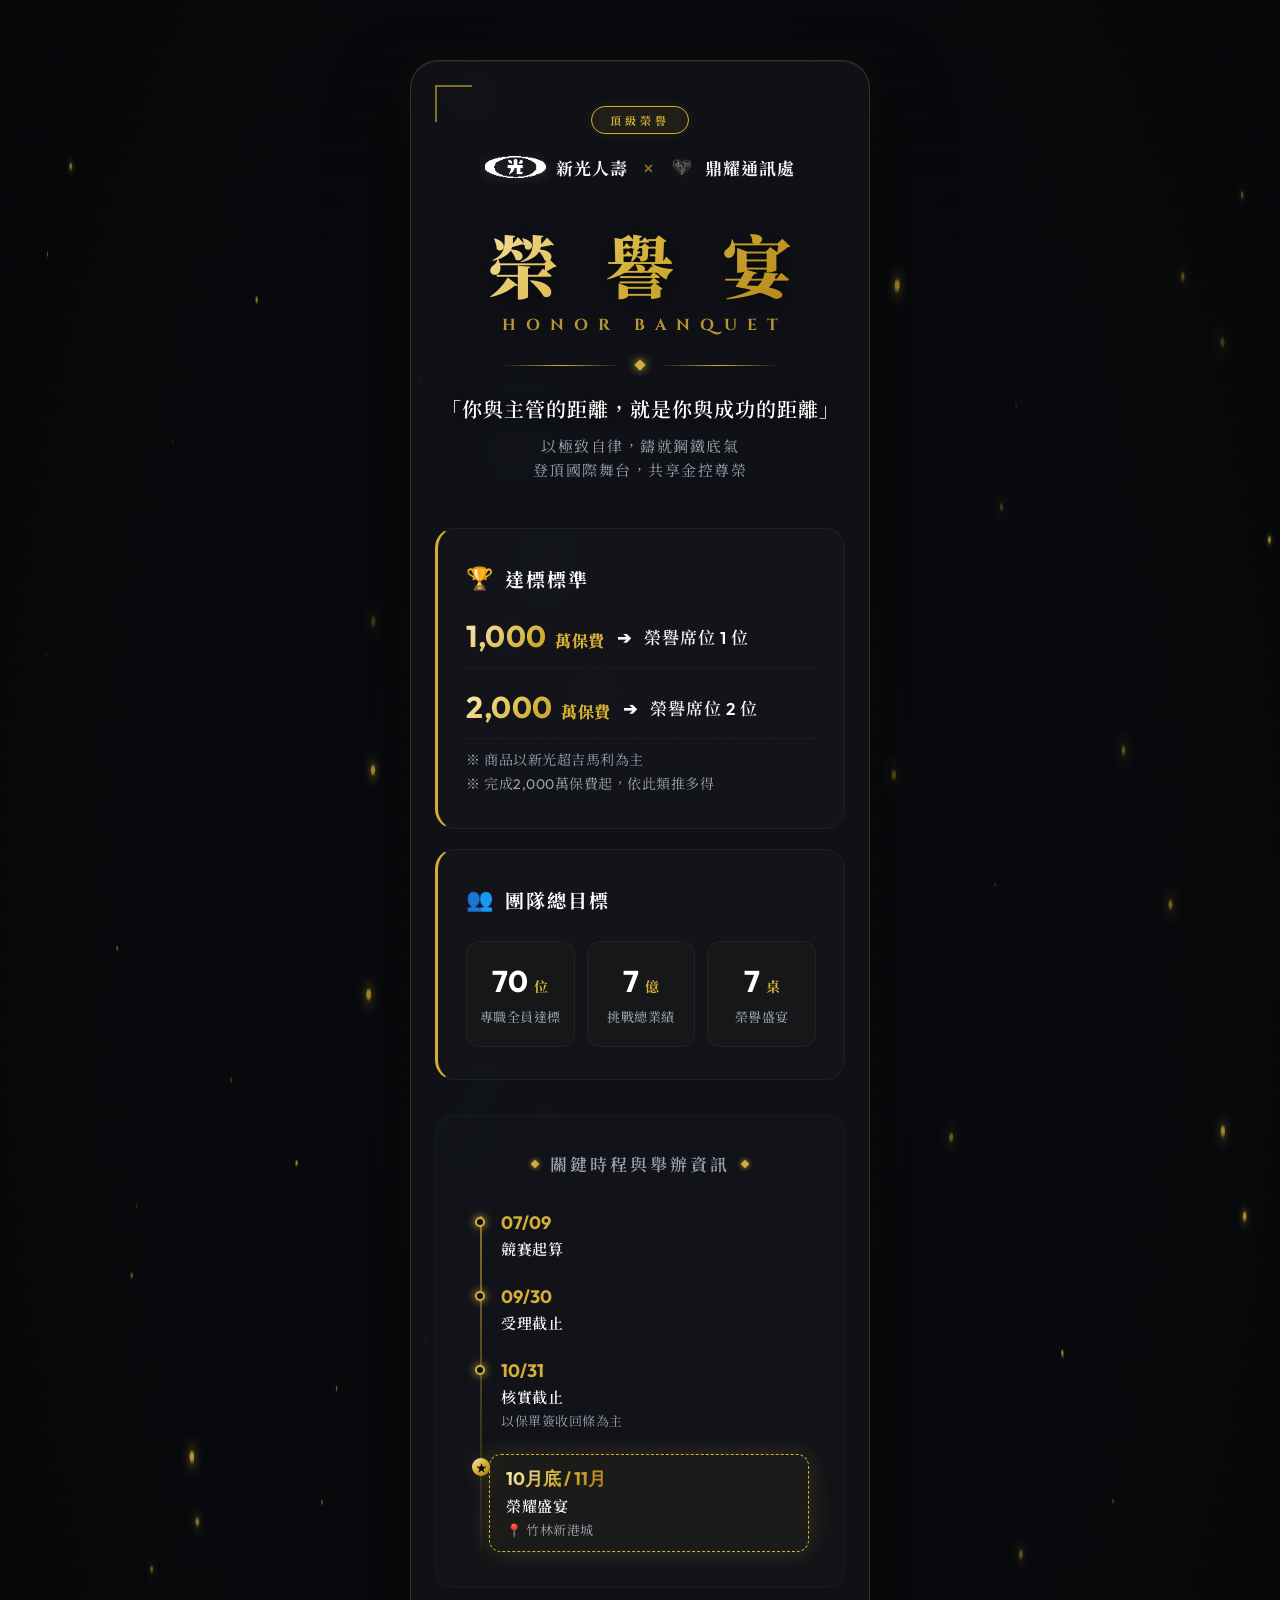
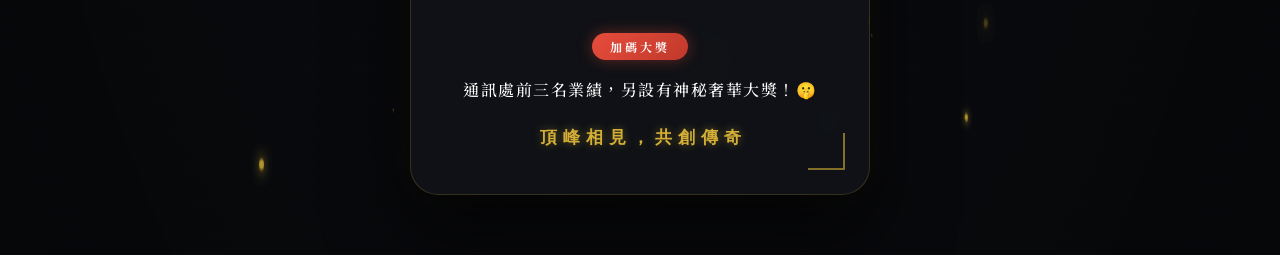
==== commit 3564de42: "style: restore logo sizes to original balanced heights" ====
--- a/index_single.html
+++ b/index_single.html
@@ -146,14 +146,14 @@
 }
 
 .sk-logo {
-  height: clamp(24px, 6.8vw, 33px); /* Enlarged by 50% */
+  height: 22px;
   width: auto;
   display: block;
   filter: drop-shadow(0 2px 6px rgba(255, 255, 255, 0.15));
 }
 
 .dy-logo {
-  height: clamp(36px, 10vw, 52px); /* Enlarged by another 50% */
+  height: 26px;
   width: auto;
   display: block;
   filter: drop-shadow(0 2px 6px rgba(212, 175, 55, 0.4));
